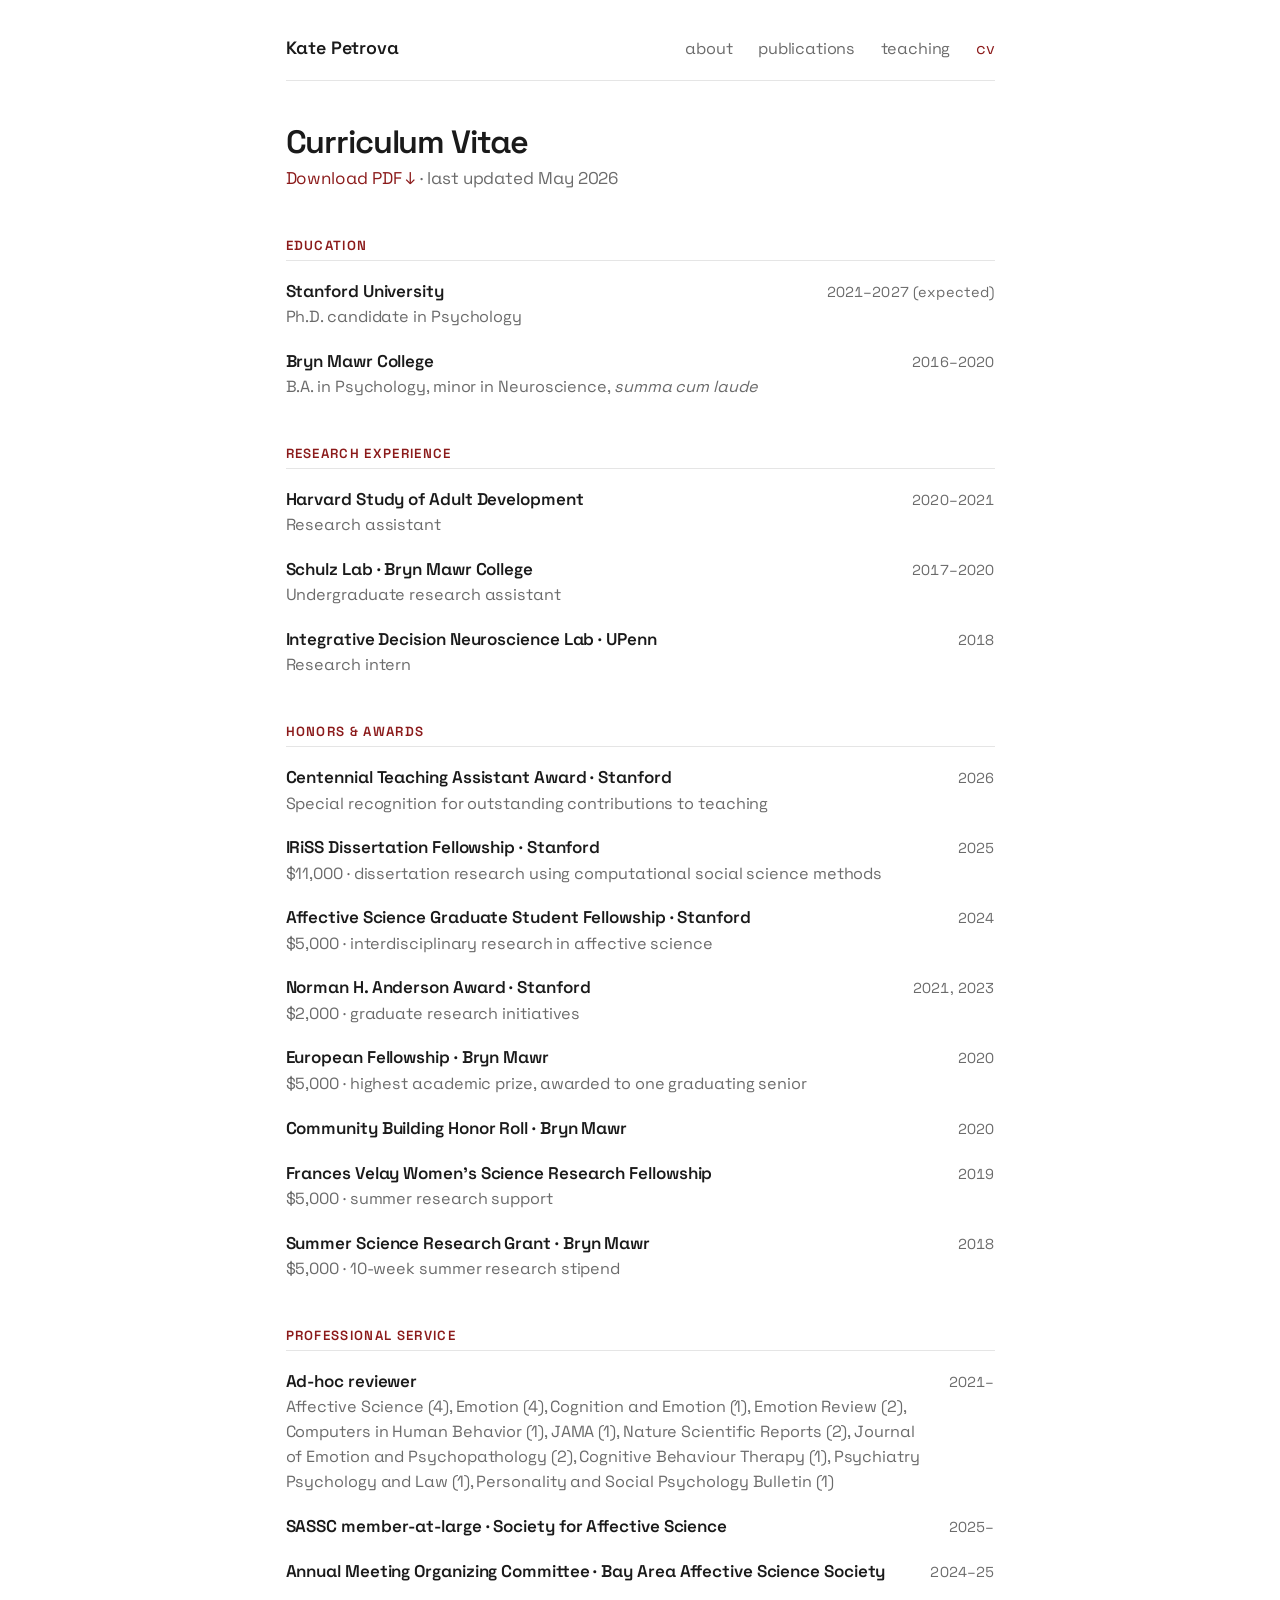
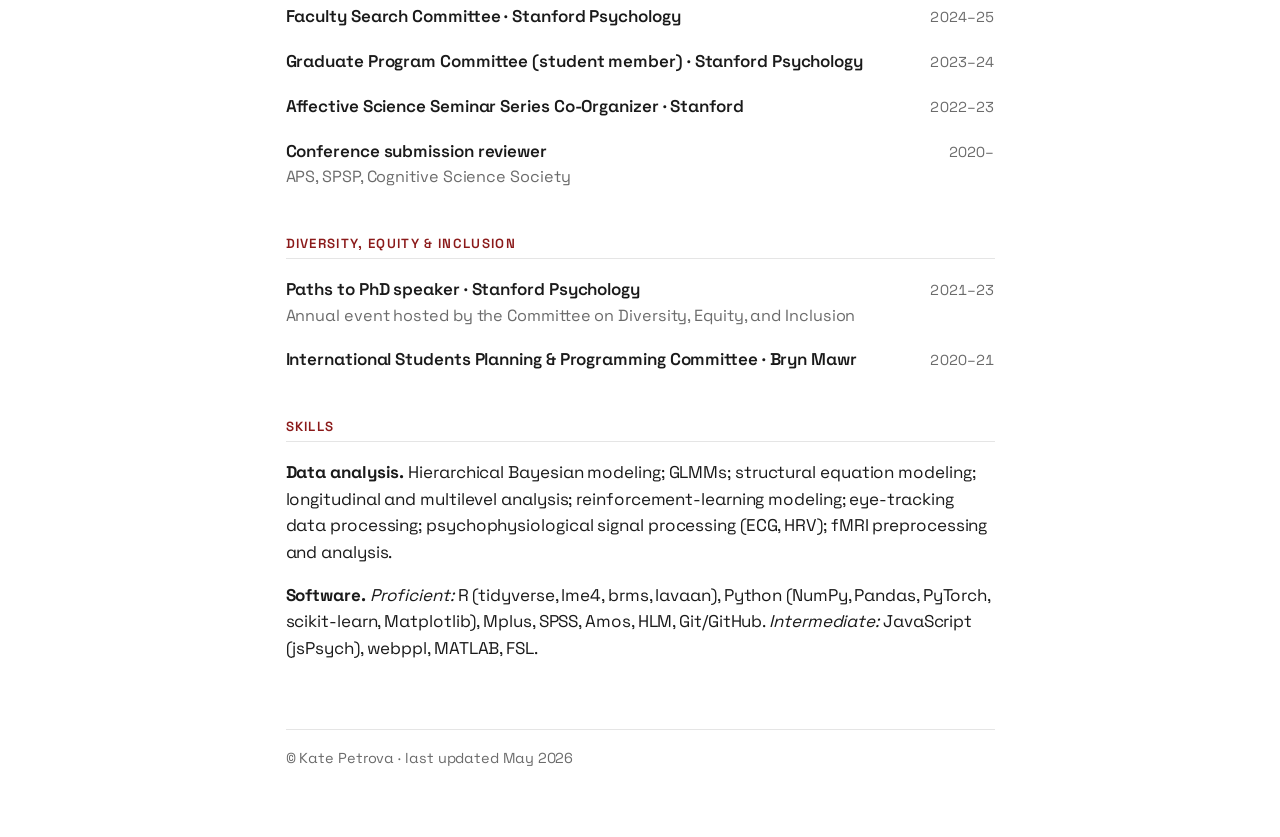
==== cv.html @ a026ef2f "website v1" ====
<!doctype html>
<html lang="en">
<head>
  <meta charset="utf-8">
  <meta name="viewport" content="width=device-width, initial-scale=1">
  <title>CV &middot; Kate Petrova</title>
  <link rel="stylesheet" href="styles.css">
  <link rel="preconnect" href="https://fonts.googleapis.com">
  <link rel="preconnect" href="https://fonts.gstatic.com" crossorigin>
  <link href="https://fonts.googleapis.com/css2?family=Space+Grotesk:wght@400;500;600;700&display=swap" rel="stylesheet">
</head>
<body>
  <div class="container">
    <header class="site-header">
      <nav class="site-nav">
        <a href="index.html" class="brand">Kate Petrova</a>
        <a href="index.html">about</a>
        <a href="publications.html">publications</a>
        <a href="teaching.html">teaching</a>
        <a href="cv.html" class="active">cv</a>
      </nav>
    </header>

    <h1 style="font-size:1.9rem;margin-bottom:0.25rem;">Curriculum Vitae</h1>
    <p style="color:var(--muted);">
      <a href="cv.pdf" target="_blank" rel="noopener">Download PDF &darr;</a> &middot; last updated May 2026
    </p>

    <h2>Education</h2>
    <div class="entry">
      <div class="entry-main">
        <div class="title">Stanford University</div>
        <div class="sub">Ph.D. candidate in Psychology</div>
      </div>
      <div class="when">2021&ndash;2027 (expected)</div>
    </div>
    <div class="entry">
      <div class="entry-main">
        <div class="title">Bryn Mawr College</div>
        <div class="sub">B.A. in Psychology, minor in Neuroscience, <em>summa cum laude</em></div>
      </div>
      <div class="when">2016&ndash;2020</div>
    </div>

    <h2>Research experience</h2>
    <div class="entry">
      <div class="entry-main">
        <div class="title">Harvard Study of Adult Development</div>
        <div class="sub">Research assistant</div>
      </div>
      <div class="when">2020&ndash;2021</div>
    </div>
    <div class="entry">
      <div class="entry-main">
        <div class="title">Schulz Lab &middot; Bryn Mawr College</div>
        <div class="sub">Undergraduate research assistant</div>
      </div>
      <div class="when">2017&ndash;2020</div>
    </div>
    <div class="entry">
      <div class="entry-main">
        <div class="title">Integrative Decision Neuroscience Lab &middot; UPenn</div>
        <div class="sub">Research intern</div>
      </div>
      <div class="when">2018</div>
    </div>

    <h2>Honors &amp; awards</h2>
    <div class="entry">
      <div class="entry-main">
        <div class="title">Centennial Teaching Assistant Award &middot; Stanford</div>
        <div class="sub">Special recognition for outstanding contributions to teaching</div>
      </div>
      <div class="when">2026</div>
    </div>
    <div class="entry">
      <div class="entry-main">
        <div class="title">IRiSS Dissertation Fellowship &middot; Stanford</div>
        <div class="sub">$11,000 &middot; dissertation research using computational social science methods</div>
      </div>
      <div class="when">2025</div>
    </div>
    <div class="entry">
      <div class="entry-main">
        <div class="title">Affective Science Graduate Student Fellowship &middot; Stanford</div>
        <div class="sub">$5,000 &middot; interdisciplinary research in affective science</div>
      </div>
      <div class="when">2024</div>
    </div>
    <div class="entry">
      <div class="entry-main">
        <div class="title">Norman H. Anderson Award &middot; Stanford</div>
        <div class="sub">$2,000 &middot; graduate research initiatives</div>
      </div>
      <div class="when">2021, 2023</div>
    </div>
    <div class="entry">
      <div class="entry-main">
        <div class="title">European Fellowship &middot; Bryn Mawr</div>
        <div class="sub">$5,000 &middot; highest academic prize, awarded to one graduating senior</div>
      </div>
      <div class="when">2020</div>
    </div>
    <div class="entry">
      <div class="entry-main">
        <div class="title">Community Building Honor Roll &middot; Bryn Mawr</div>
      </div>
      <div class="when">2020</div>
    </div>
    <div class="entry">
      <div class="entry-main">
        <div class="title">Frances Velay Women&rsquo;s Science Research Fellowship</div>
        <div class="sub">$5,000 &middot; summer research support</div>
      </div>
      <div class="when">2019</div>
    </div>
    <div class="entry">
      <div class="entry-main">
        <div class="title">Summer Science Research Grant &middot; Bryn Mawr</div>
        <div class="sub">$5,000 &middot; 10-week summer research stipend</div>
      </div>
      <div class="when">2018</div>
    </div>

    <h2>Professional service</h2>
    <div class="entry">
      <div class="entry-main">
        <div class="title">Ad-hoc reviewer</div>
        <div class="sub">
          Affective Science (4), Emotion (4), Cognition and Emotion (1), Emotion Review (2),
          Computers in Human Behavior (1), JAMA (1), Nature Scientific Reports (2),
          Journal of Emotion and Psychopathology (2), Cognitive Behaviour Therapy (1),
          Psychiatry Psychology and Law (1), Personality and Social Psychology Bulletin (1)
        </div>
      </div>
      <div class="when">2021&ndash;</div>
    </div>
    <div class="entry">
      <div class="entry-main">
        <div class="title">SASSC member-at-large &middot; Society for Affective Science</div>
      </div>
      <div class="when">2025&ndash;</div>
    </div>
    <div class="entry">
      <div class="entry-main">
        <div class="title">Annual Meeting Organizing Committee &middot; Bay Area Affective Science Society</div>
      </div>
      <div class="when">2024&ndash;25</div>
    </div>
    <div class="entry">
      <div class="entry-main">
        <div class="title">Faculty Search Committee &middot; Stanford Psychology</div>
      </div>
      <div class="when">2024&ndash;25</div>
    </div>
    <div class="entry">
      <div class="entry-main">
        <div class="title">Graduate Program Committee (student member) &middot; Stanford Psychology</div>
      </div>
      <div class="when">2023&ndash;24</div>
    </div>
    <div class="entry">
      <div class="entry-main">
        <div class="title">Affective Science Seminar Series Co-Organizer &middot; Stanford</div>
      </div>
      <div class="when">2022&ndash;23</div>
    </div>
    <div class="entry">
      <div class="entry-main">
        <div class="title">Conference submission reviewer</div>
        <div class="sub">APS, SPSP, Cognitive Science Society</div>
      </div>
      <div class="when">2020&ndash;</div>
    </div>

    <h2>Diversity, equity &amp; inclusion</h2>
    <div class="entry">
      <div class="entry-main">
        <div class="title">Paths to PhD speaker &middot; Stanford Psychology</div>
        <div class="sub">Annual event hosted by the Committee on Diversity, Equity, and Inclusion</div>
      </div>
      <div class="when">2021&ndash;23</div>
    </div>
    <div class="entry">
      <div class="entry-main">
        <div class="title">International Students Planning &amp; Programming Committee &middot; Bryn Mawr</div>
      </div>
      <div class="when">2020&ndash;21</div>
    </div>

    <h2>Skills</h2>
    <p>
      <strong>Data analysis.</strong>
      Hierarchical Bayesian modeling; GLMMs; structural equation modeling;
      longitudinal and multilevel analysis; reinforcement-learning modeling;
      eye-tracking data processing; psychophysiological signal processing (ECG, HRV);
      fMRI preprocessing and analysis.
    </p>
    <p>
      <strong>Software.</strong>
      <em>Proficient:</em> R (tidyverse, lme4, brms, lavaan), Python (NumPy, Pandas, PyTorch, scikit-learn, Matplotlib),
      Mplus, SPSS, Amos, HLM, Git/GitHub.
      <em>Intermediate:</em> JavaScript (jsPsych), webppl, MATLAB, FSL.
    </p>

    <footer>
      &copy; Kate Petrova &middot; last updated May 2026
    </footer>
  </div>
</body>
</html>
---- styles.css ----
:root {
  --text: #1a1a1a;
  --muted: #6b6b6b;
  --accent: #8b1a1a;
  --bg: #ffffff;
  --rule: #e5e5e5;
  --max-width: 760px;
}

* { box-sizing: border-box; }

html {
  font-size: 17px;
  -webkit-text-size-adjust: 100%;
}

body {
  margin: 0;
  font-family: "Space Grotesk", -apple-system, BlinkMacSystemFont, "Helvetica Neue", Arial, sans-serif;
  font-feature-settings: "ss01", "ss02";
  color: var(--text);
  background: var(--bg);
  line-height: 1.55;
  letter-spacing: -0.005em;
}

.container {
  max-width: var(--max-width);
  margin: 0 auto;
  padding: 2rem 1.5rem 4rem;
}

/* ---------- header / nav ---------- */
header.site-header {
  border-bottom: 1px solid var(--rule);
  margin-bottom: 2.5rem;
  padding-bottom: 1rem;
}

nav.site-nav {
  display: flex;
  flex-wrap: wrap;
  align-items: baseline;
  gap: 1.5rem;
  font-size: 0.95rem;
  letter-spacing: -0.01em;
}

nav.site-nav .brand {
  font-weight: 600;
  font-size: 1.05rem;
  margin-right: auto;
  color: var(--text);
  text-decoration: none;
}

nav.site-nav a {
  color: var(--muted);
  text-decoration: none;
  transition: color 0.15s ease;
}

nav.site-nav a:hover,
nav.site-nav a.active {
  color: var(--accent);
}

/* ---------- typography ---------- */
h1, h2, h3 {
  font-weight: 600;
  line-height: 1.15;
  letter-spacing: -0.025em;
}

h1 {
  font-size: 2.4rem;
  margin: 0 0 0.25rem;
  letter-spacing: -0.035em;
}

h2 {
  margin: 2.75rem 0 1rem;
  padding-bottom: 0.4rem;
  border-bottom: 1px solid var(--rule);
  color: var(--accent);
  letter-spacing: 0.1em;
  text-transform: uppercase;
  font-size: 0.78rem;
  font-weight: 600;
}

h3 {
  font-size: 1rem;
  margin: 1.5rem 0 0.4rem;
}

p { margin: 0 0 1rem; }

a {
  color: var(--accent);
  text-decoration: none;
  border-bottom: 1px solid transparent;
  transition: border-color 0.15s ease;
}

a:hover { border-bottom-color: var(--accent); }

/* ---------- hero (homepage) ---------- */
.hero {
  display: flex;
  gap: 2rem;
  align-items: flex-start;
  margin-bottom: 2rem;
}

.hero-photo {
  flex: 0 0 160px;
  width: 160px;
  height: 160px;
  border-radius: 50%;
  background: #efece7;
  overflow: hidden;
  display: flex;
  align-items: center;
  justify-content: center;
  color: var(--muted);
  font-size: 0.8rem;
}

.hero-photo img {
  width: 100%;
  height: 100%;
  object-fit: cover;
}

.hero-text { flex: 1; min-width: 0; }

.hero-text .tagline {
  color: var(--muted);
  font-style: italic;
  margin-top: 0.25rem;
}

/* ---------- icon links row ---------- */
.icon-links {
  display: flex;
  flex-wrap: wrap;
  gap: 1.25rem;
  margin: 1rem 0 0;
  font-size: 0.9rem;
  letter-spacing: -0.005em;
}

.icon-links a {
  color: var(--muted);
}

.icon-links a:hover { color: var(--accent); }

/* ---------- publication entries ---------- */
.pub {
  margin-bottom: 1.1rem;
  text-indent: -1.5rem;
  padding-left: 1.5rem;
}

.pub .me { font-weight: 600; }

.pub .venue { font-style: italic; }

.pub-year {
  margin-top: 1.75rem;
  margin-bottom: 0.5rem;
  font-size: 0.78rem;
  font-weight: 600;
  letter-spacing: 0.12em;
  color: var(--muted);
  text-transform: uppercase;
}

/* ---------- teaching / award lists ---------- */
.entry {
  display: flex;
  justify-content: space-between;
  gap: 1rem;
  margin-bottom: 1.1rem;
  align-items: baseline;
}

.entry-main { flex: 1; }

.entry-main .title { font-weight: 600; }

.entry-main .sub {
  color: var(--muted);
  font-size: 0.95rem;
}

.entry .when {
  color: var(--muted);
  font-size: 0.85rem;
  letter-spacing: 0.01em;
  white-space: nowrap;
  font-variant-numeric: tabular-nums;
}

/* ---------- footer ---------- */
footer {
  margin-top: 4rem;
  padding-top: 1rem;
  border-top: 1px solid var(--rule);
  color: var(--muted);
  font-size: 0.85rem;
}

/* ---------- responsive ---------- */
@media (max-width: 600px) {
  html { font-size: 16px; }
  .hero { flex-direction: column; align-items: center; text-align: center; }
  .hero-photo { flex-basis: 140px; width: 140px; height: 140px; }
  .icon-links { justify-content: center; }
  .entry { flex-direction: column; gap: 0.25rem; }
  .entry .when { font-size: 0.8rem; }
}
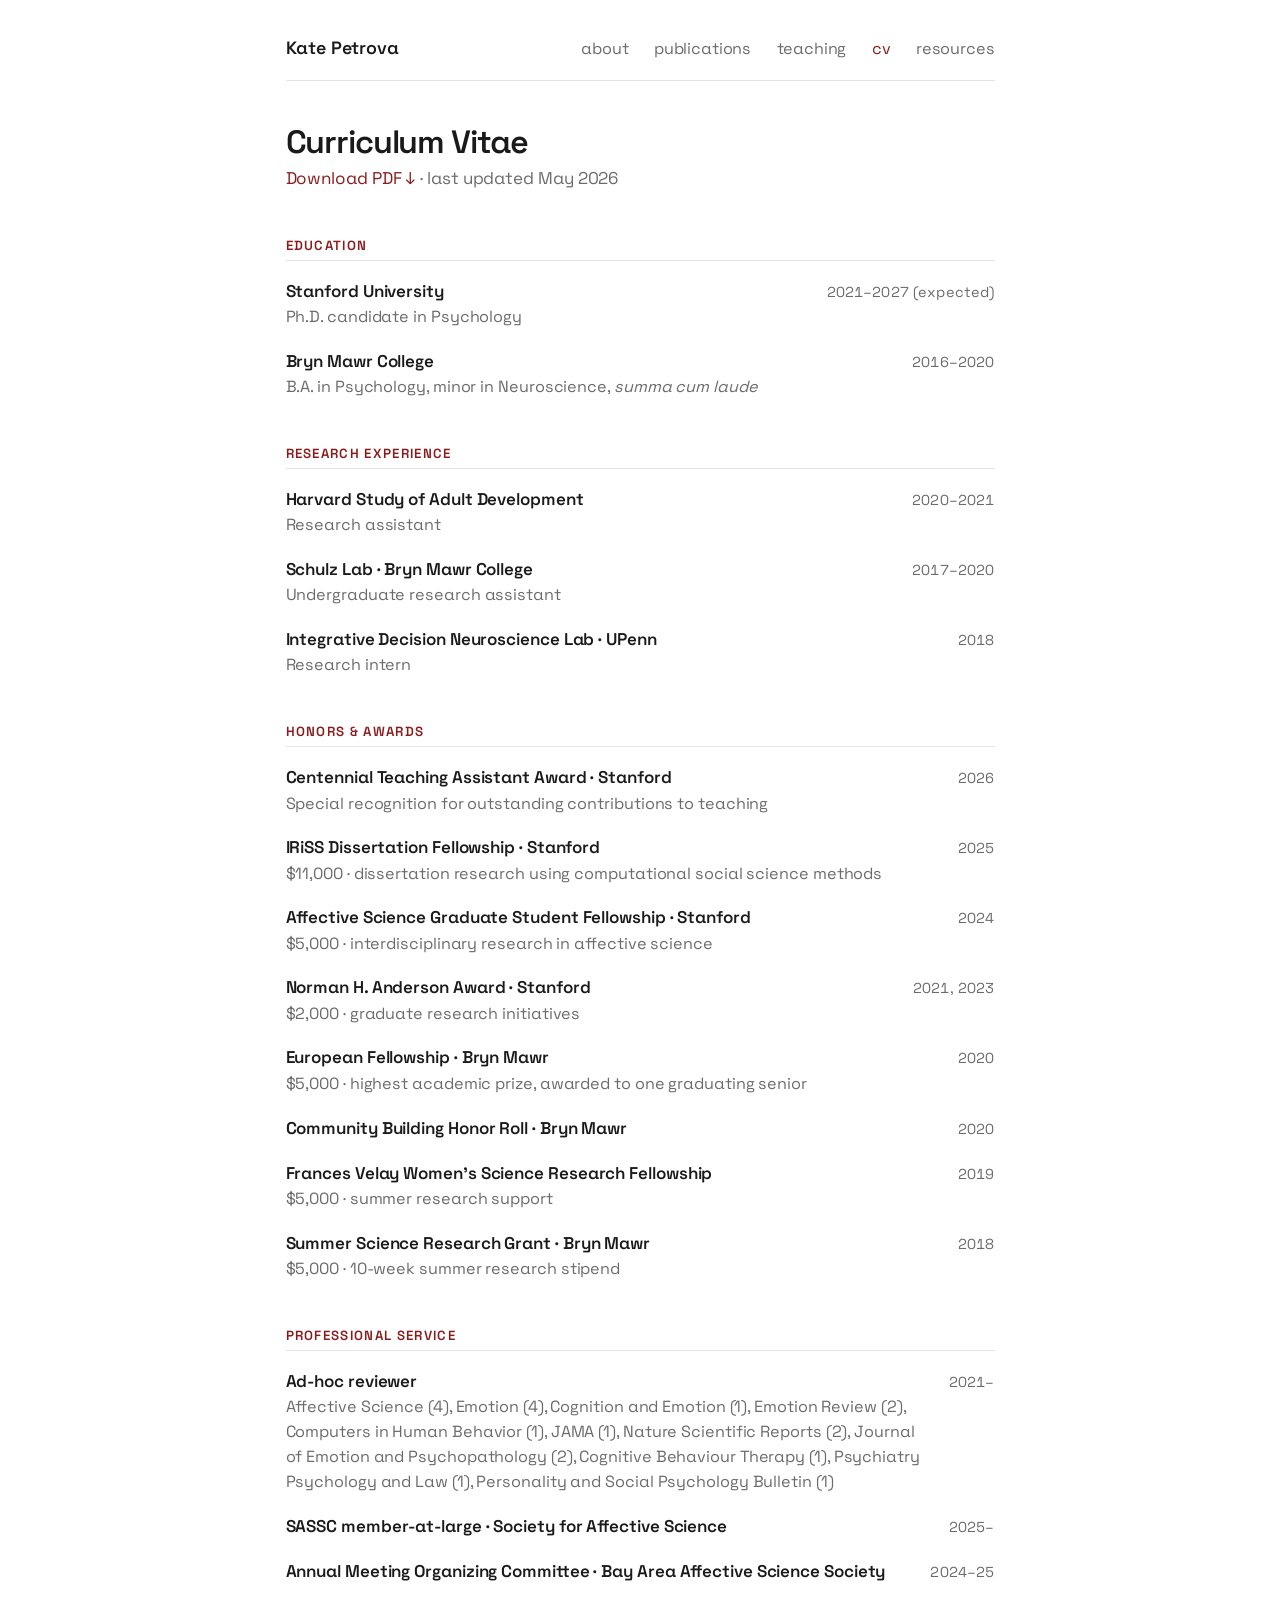
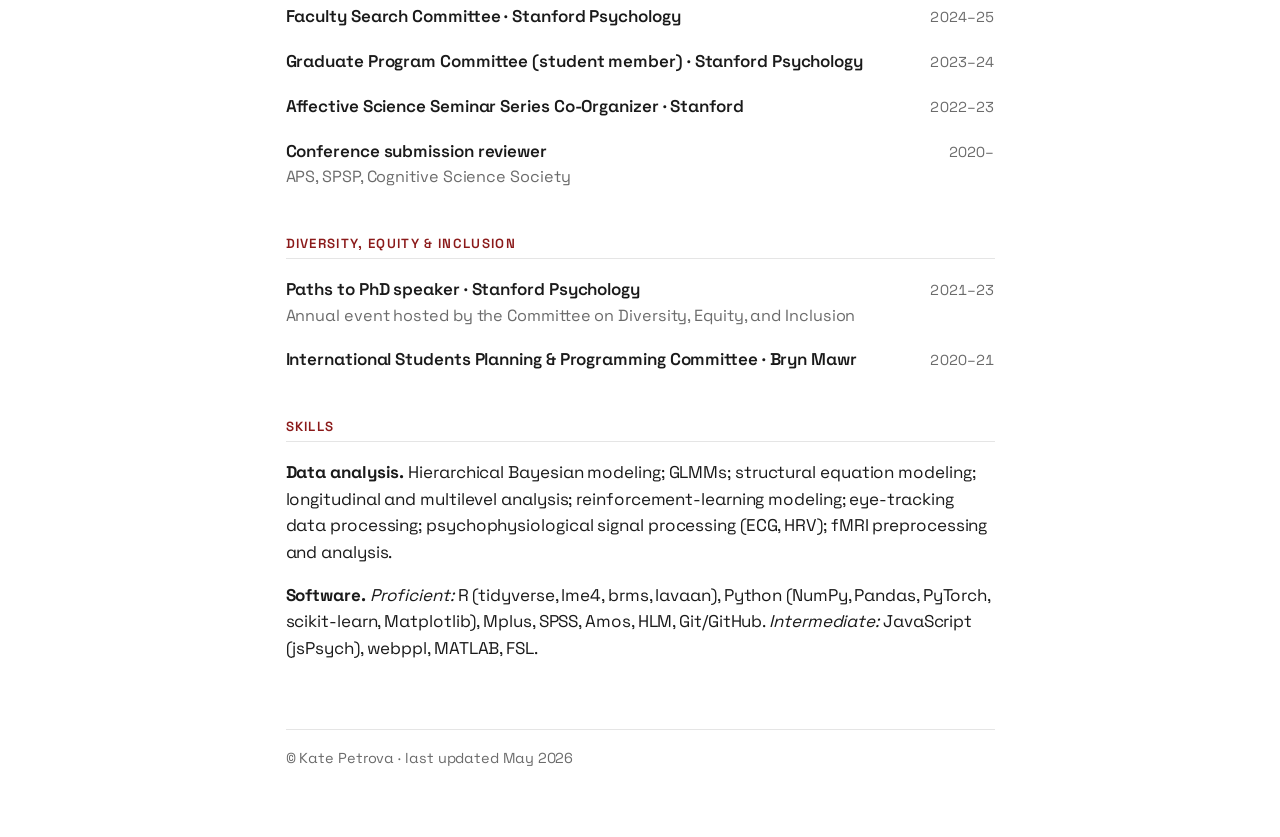
==== commit 8eedbfb5: "resources page" ====
--- a/cv.html
+++ b/cv.html
@@ -18,6 +18,7 @@
         <a href="publications.html">publications</a>
         <a href="teaching.html">teaching</a>
         <a href="cv.html" class="active">cv</a>
+        <a href="resources.html">resources</a>
       </nav>
     </header>
 
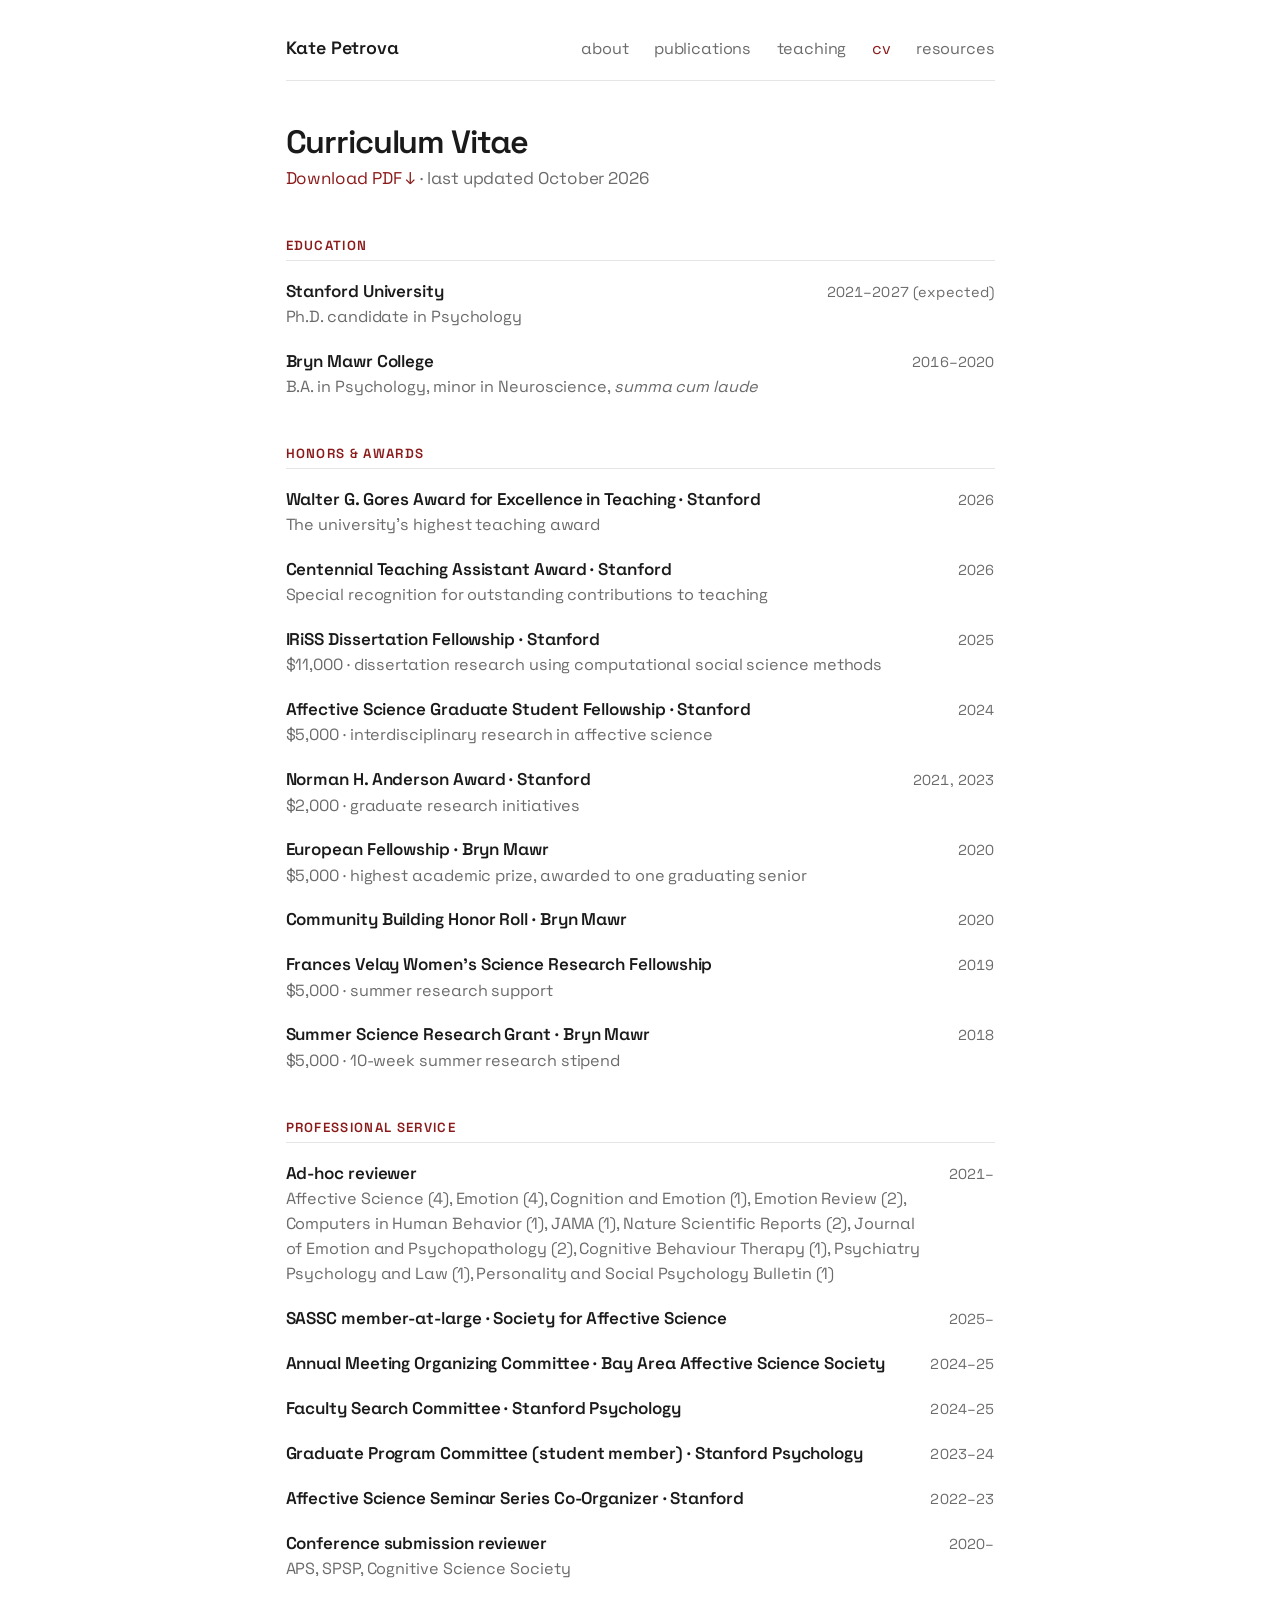
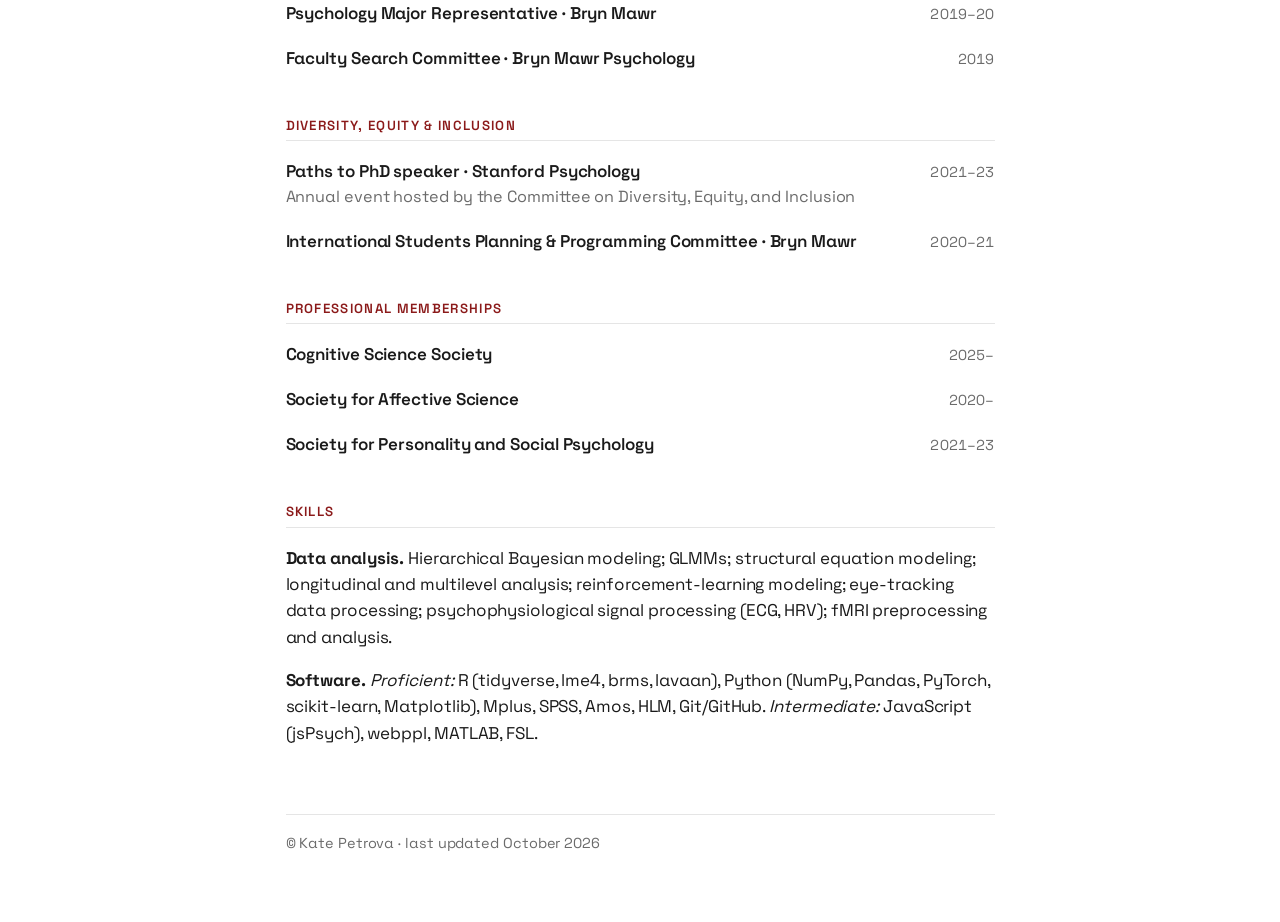
==== commit c0a4cff6: "Update CV and site publications Apply CV feedback (title-case citations, spacing, ordering, primary " ====
--- a/cv.html
+++ b/cv.html
@@ -24,7 +24,7 @@
 
     <h1 style="font-size:1.9rem;margin-bottom:0.25rem;">Curriculum Vitae</h1>
     <p style="color:var(--muted);">
-      <a href="cv.pdf" target="_blank" rel="noopener">Download PDF &darr;</a> &middot; last updated May 2026
+      <a href="cv.pdf" target="_blank" rel="noopener">Download PDF &darr;</a> &middot; last updated October 2026
     </p>
 
     <h2>Education</h2>
@@ -43,30 +43,14 @@
       <div class="when">2016&ndash;2020</div>
     </div>
 
-    <h2>Research experience</h2>
-    <div class="entry">
-      <div class="entry-main">
-        <div class="title">Harvard Study of Adult Development</div>
-        <div class="sub">Research assistant</div>
-      </div>
-      <div class="when">2020&ndash;2021</div>
-    </div>
-    <div class="entry">
-      <div class="entry-main">
-        <div class="title">Schulz Lab &middot; Bryn Mawr College</div>
-        <div class="sub">Undergraduate research assistant</div>
-      </div>
-      <div class="when">2017&ndash;2020</div>
-    </div>
-    <div class="entry">
-      <div class="entry-main">
-        <div class="title">Integrative Decision Neuroscience Lab &middot; UPenn</div>
-        <div class="sub">Research intern</div>
-      </div>
-      <div class="when">2018</div>
-    </div>
-
     <h2>Honors &amp; awards</h2>
+    <div class="entry">
+      <div class="entry-main">
+        <div class="title">Walter G. Gores Award for Excellence in Teaching &middot; Stanford</div>
+        <div class="sub">The university&rsquo;s highest teaching award</div>
+      </div>
+      <div class="when">2026</div>
+    </div>
     <div class="entry">
       <div class="entry-main">
         <div class="title">Centennial Teaching Assistant Award &middot; Stanford</div>
@@ -173,6 +157,18 @@
       </div>
       <div class="when">2020&ndash;</div>
     </div>
+    <div class="entry">
+      <div class="entry-main">
+        <div class="title">Psychology Major Representative &middot; Bryn Mawr</div>
+      </div>
+      <div class="when">2019&ndash;20</div>
+    </div>
+    <div class="entry">
+      <div class="entry-main">
+        <div class="title">Faculty Search Committee &middot; Bryn Mawr Psychology</div>
+      </div>
+      <div class="when">2019</div>
+    </div>
 
     <h2>Diversity, equity &amp; inclusion</h2>
     <div class="entry">
@@ -187,6 +183,20 @@
         <div class="title">International Students Planning &amp; Programming Committee &middot; Bryn Mawr</div>
       </div>
       <div class="when">2020&ndash;21</div>
+    </div>
+
+    <h2>Professional memberships</h2>
+    <div class="entry">
+      <div class="entry-main"><div class="title">Cognitive Science Society</div></div>
+      <div class="when">2025&ndash;</div>
+    </div>
+    <div class="entry">
+      <div class="entry-main"><div class="title">Society for Affective Science</div></div>
+      <div class="when">2020&ndash;</div>
+    </div>
+    <div class="entry">
+      <div class="entry-main"><div class="title">Society for Personality and Social Psychology</div></div>
+      <div class="when">2021&ndash;23</div>
     </div>
 
     <h2>Skills</h2>
@@ -205,7 +215,7 @@
     </p>
 
     <footer>
-      &copy; Kate Petrova &middot; last updated May 2026
+      &copy; Kate Petrova &middot; last updated October 2026
     </footer>
   </div>
 </body>
